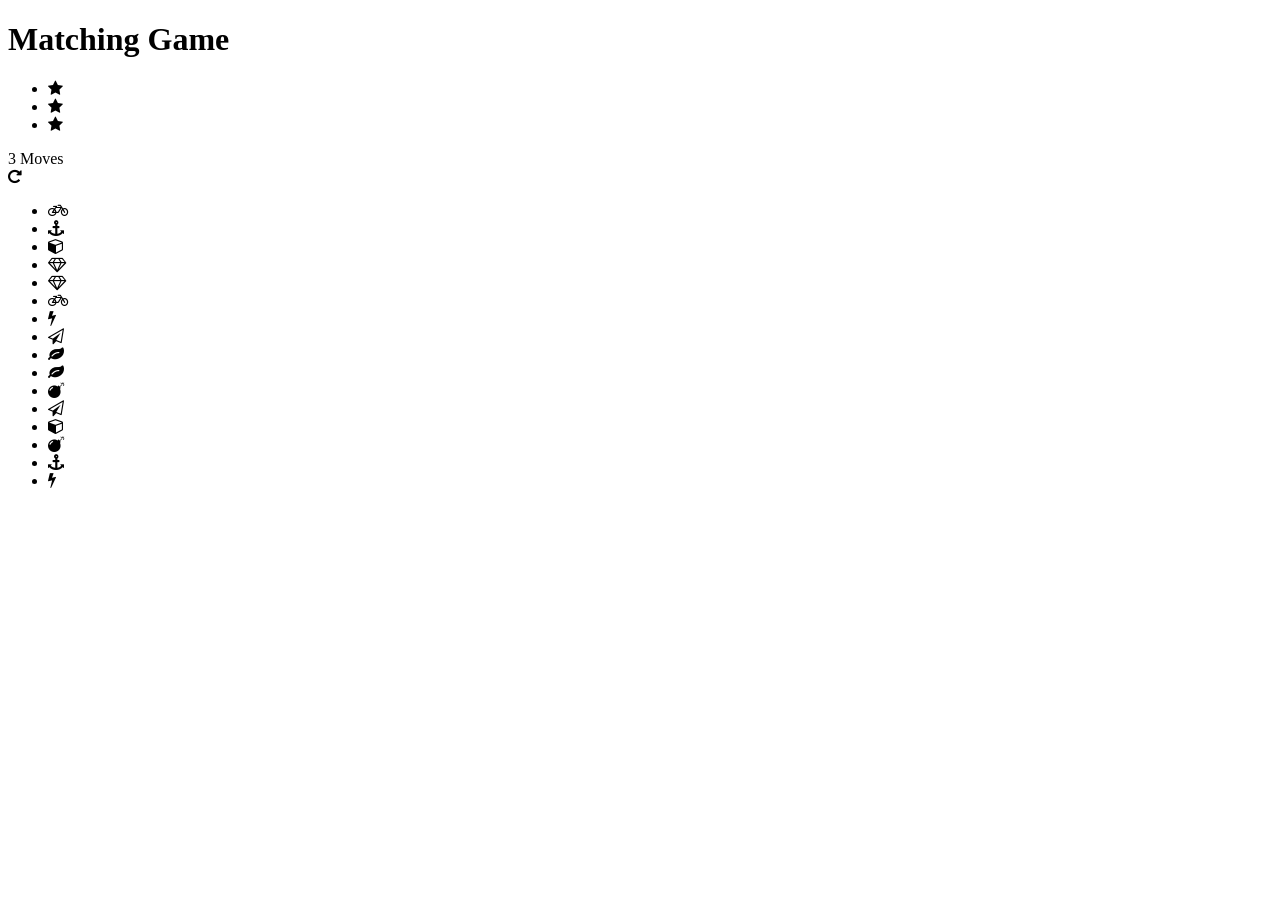
==== index.html @ 24e6a8b1 "feat: Implementation of basic game logic" ====
<!doctype html>
<html lang="en">
<head>
    <meta charset="utf-8">
    <title>Matching Game</title>
    <meta name="description" content="">
    <link rel="stylesheet prefetch" href="https://maxcdn.bootstrapcdn.com/font-awesome/4.6.1/css/font-awesome.min.css">
    <link rel="stylesheet prefetch" href="https://fonts.googleapis.com/css?family=Coda">
    <link rel="stylesheet" href="css/app.css">
</head>
<body>

    <div class="container">
        <header>
            <h1>Matching Game</h1>
        </header>

        <section class="score-panel">
        	<ul class="stars">
        		<li><i class="fa fa-star"></i></li>
        		<li><i class="fa fa-star"></i></li>
        		<li><i class="fa fa-star"></i></li>
        	</ul>

        	<span class="moves">3</span> Moves

            <div class="restart">
        		<i class="fa fa-repeat"></i>
        	</div>
        </section>

        <ul class="deck" id="deck">
          
        </ul>
    </div>

    <script src="js/app.js"></script>
</body>
</html>
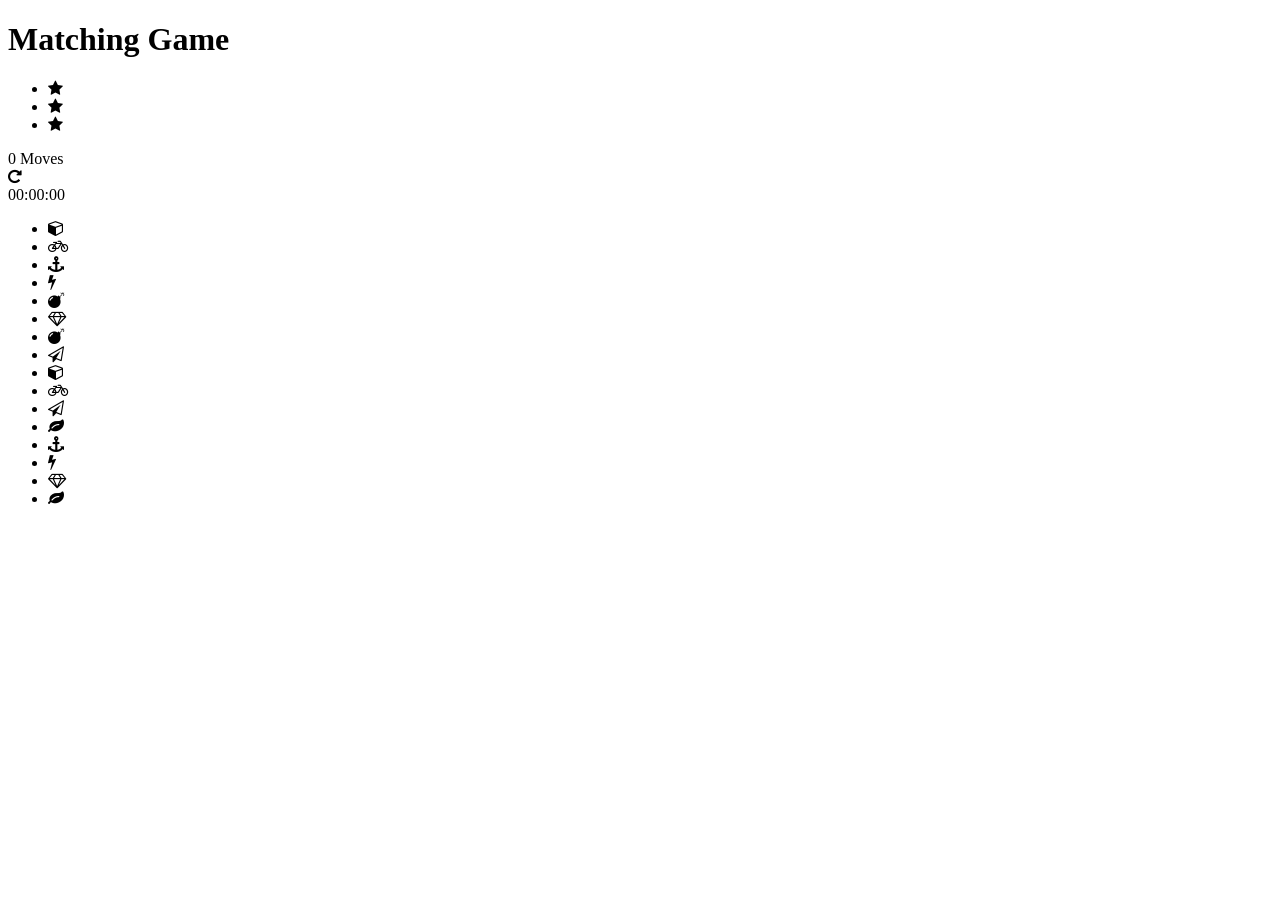
==== commit 30dd899a: "feat: adding new functionalities to the game, like: cronometer, reset button and score" ====
--- a/index.html
+++ b/index.html
@@ -22,15 +22,19 @@
         		<li><i class="fa fa-star"></i></li>
         	</ul>
 
-        	<span class="moves">3</span> Moves
+        	<span class="moves" id="moveCounter">0</span> Moves
 
             <div class="restart">
-        		<i class="fa fa-repeat"></i>
+        		<i class="fa fa-repeat" id="restart"></i>
         	</div>
         </section>
 
+        <div class="cronometer">
+          <span id="hours">00:</span><span id="minutes">00:</span><span id="seconds">00</span>
+        </div>
+
         <ul class="deck" id="deck">
-          
+
         </ul>
     </div>
 
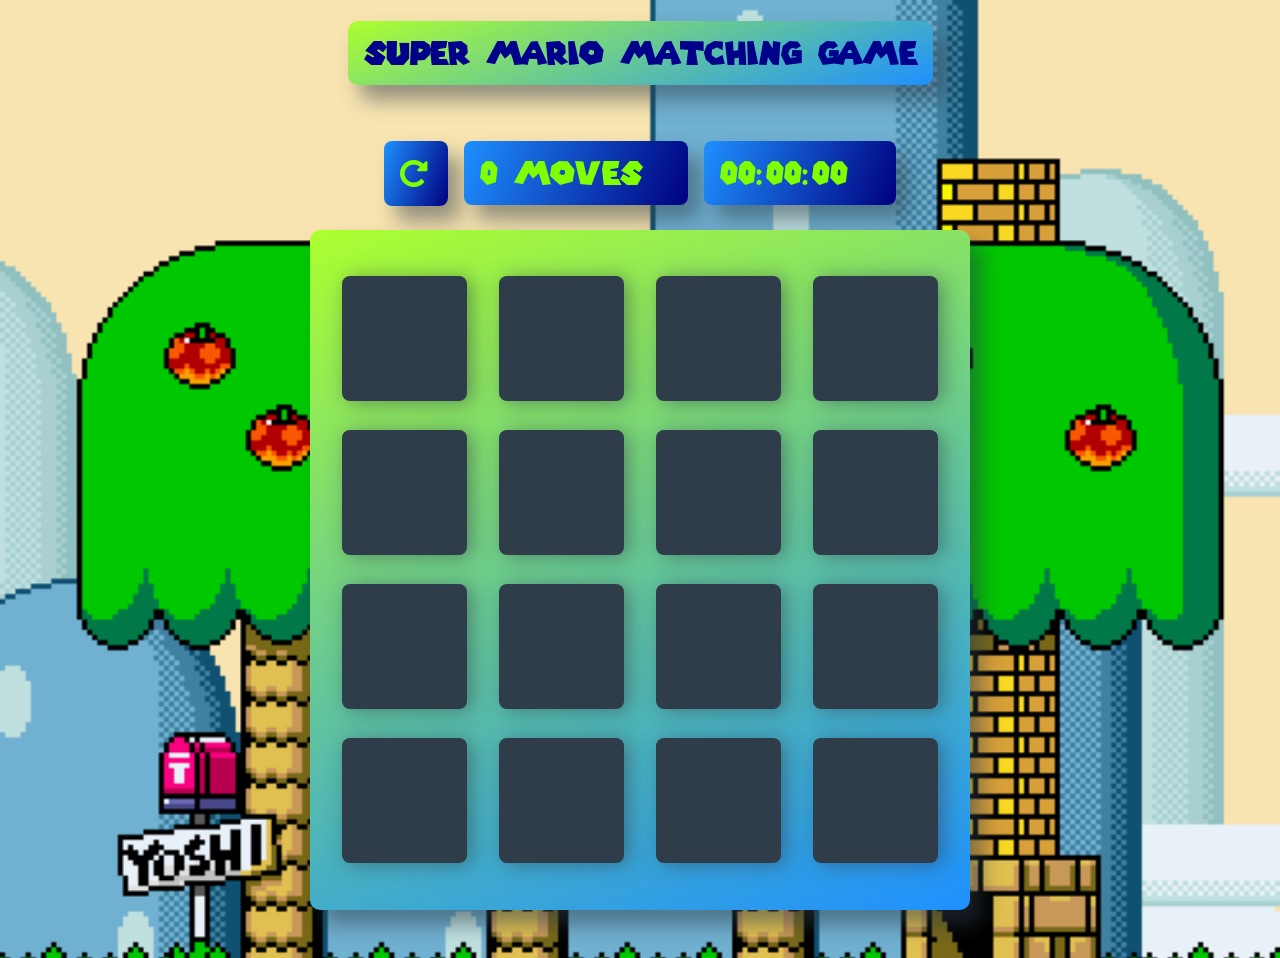
==== commit 847851bc: "feat: adding styles to the game" ====
--- a/index.html
+++ b/index.html
@@ -7,37 +7,56 @@
     <link rel="stylesheet prefetch" href="https://maxcdn.bootstrapcdn.com/font-awesome/4.6.1/css/font-awesome.min.css">
     <link rel="stylesheet prefetch" href="https://fonts.googleapis.com/css?family=Coda">
     <link rel="stylesheet" href="css/app.css">
+    <link rel="stylesheet" href="css/animate.css">
 </head>
 <body>
 
     <div class="container">
         <header>
-            <h1>Matching Game</h1>
+            <h1>Super Mario Matching Game</h1>
         </header>
 
+
+
         <section class="score-panel">
-        	<ul class="stars">
-        		<li><i class="fa fa-star"></i></li>
-        		<li><i class="fa fa-star"></i></li>
-        		<li><i class="fa fa-star"></i></li>
-        	</ul>
 
-        	<span class="moves" id="moveCounter">0</span> Moves
+          <section class="popup">
+            <span class="popuptext" id="victoryPopup">
+              <h2>Victory!</h2>
+              <ul class="stars">
+            		<li><i class="fa fa-star"></i></li>
+            		<li><i class="fa fa-star"></i></li>
+            		<li><i class="fa fa-star"></i></li>
+            	</ul>
+              </span>
+          </section>
 
-            <div class="restart">
-        		<i class="fa fa-repeat" id="restart"></i>
-        	</div>
+
         </section>
 
-        <div class="cronometer">
-          <span id="hours">00:</span><span id="minutes">00:</span><span id="seconds">00</span>
-        </div>
+        <section class="score-panel-bottom">
+          <div class="restart restart-buttom">
+               <i class="fa fa-repeat" id="restart"></i>
+          </div>
+            <div class="moves">
+              <span id="moveCounter">0 moves</span>
+            </div>
+
+            <div class="cronometer">
+              <span id="hours">00:</span><span id="minutes">00:</span><span id="seconds">00</span>
+            </div>
+
+        </section>
+
+
 
         <ul class="deck" id="deck">
 
         </ul>
     </div>
 
+
+
     <script src="js/app.js"></script>
 </body>
 </html>
--- a/css/app.css
+++ b/css/app.css
@@ -0,0 +1,250 @@
+@font-face {
+    font-family: mario256;
+    src: url("../fonts/SuperMario256.ttf");
+}
+
+html {
+    box-sizing: border-box;
+}
+
+*,
+*::before,
+*::after {
+    box-sizing: inherit;
+}
+
+html,
+body {
+    width: 100%;
+    height: 100%;
+    margin: 0;
+    padding: 0;
+}
+
+body {
+    background: #ffffff url('../img/giphy.gif'); /* Background pattern from Subtle Patterns */
+    font-family: mario256, cursive;
+    background-repeat: no-repeat;
+    background-size: cover;
+}
+
+.container {
+    display: flex;
+    justify-content: center;
+    align-items: center;
+    flex-direction: column;
+}
+
+h1 {
+    font-family: mario256;
+    font-weight: 300;
+    color: #00008B;
+    background: linear-gradient(160deg, #ADFF2F 0%, #1E90FF 100%);
+    padding: 16px;
+    border-radius: 10px;
+    box-shadow: 12px 15px 20px 0 rgba(46, 61, 73, 0.5);
+}
+
+h2 {
+    font-size: 64;
+    display: inline-block;
+    position:relative;
+    z-index: 1;
+}
+
+/*
+ * Styles for the deck of cards
+ */
+
+.deck {
+    width: 660px;
+    min-height: 680px;
+    background: linear-gradient(160deg, #ADFF2F 0%, #1E90FF 100%);
+    padding: 32px;
+    border-radius: 10px;
+    box-shadow: 12px 15px 20px 0 rgba(46, 61, 73, 0.5);
+    display: flex;
+    flex-wrap: wrap;
+    justify-content: space-between;
+    align-items: center;
+    margin: 0 0 3em;
+}
+
+.deck .card {
+    height: 125px;
+    width: 125px;
+    background: #2e3d49;
+    font-size: 0;
+    color: #ffffff;
+    border-radius: 8px;
+    cursor: pointer;
+    display: flex;
+    justify-content: center;
+    align-items: center;
+    box-shadow: 5px 2px 20px 0 rgba(46, 61, 73, 0.5);
+
+}
+
+.deck .card.open {
+    transform: rotateY(0);
+    background: 	#00BFFF;
+    cursor: default;
+}
+
+.deck .card.show {
+    font-size: 33px;
+}
+
+.deck .card.match {
+    cursor: default;
+    background: #02ccba;
+    font-size: 33px;
+}
+
+/*
+ * Styles for the Score Panel
+ */
+
+.score-panel {
+    text-align: left;
+    width: 345px;
+    margin-bottom: 10px;
+}
+
+.score-panel .stars {
+    margin: 0;
+    padding: 0;
+    display: inline-block;
+    position:relative;
+    z-index: 1;
+}
+
+.score-panel .stars li {
+    list-style: none;
+    display: inline-block;
+}
+
+.score-panel .restart {
+    float: right;
+    cursor: pointer;
+}
+
+.hidden{
+  visibility: hidden;
+}
+.box{
+  height:100px;
+  width:100px;
+}
+
+.c1{
+  background-image: url("../img/c1.png");
+}
+.c2{
+  background-image: url("../img/c2.png");
+}
+.c3{
+  background-image: url("../img/c3.png");
+}
+.c4{
+  background-image: url("../img/c4.png");
+}
+.c5{
+  background-image: url("../img/c5.png");
+}
+.c6{
+  background-image: url("../img/c6.png");
+}
+.c7{
+  background-image: url("../img/c7.png");
+}
+.c8{
+  background-image: url("../img/c8.png");
+}
+
+
+
+
+
+/* Popup container */
+.popup {
+    position: absolute;
+    margin: auto;
+    width: 100%;
+    align:center;
+}
+
+/* The actual popup (appears on top) */
+.popup .popuptext {
+    visibility: hidden;
+    color: #fff;
+    text-align: center;
+    border-radius: 6px;
+    margin-top:5em;
+    margin-left:5em;
+    position:absolute;
+}
+
+
+/* Toggle this class when clicking on the popup container (hide and show the popup) */
+.popup .show {
+    visibility: visible;
+    -webkit-animation: fadeIn 1s;
+    animation: fadeIn 1s
+}
+
+/* Add animation (fade in the popup) */
+@-webkit-keyframes fadeIn {
+    from {opacity: 0;}
+    to {opacity: 1;}
+}
+
+@keyframes fadeIn {
+    from {opacity: 0;}
+    to {opacity:1 ;}
+}
+
+.cronometer{
+  font-size:2em;
+  color:#7FFF00;
+  width:6em;
+  background: linear-gradient(290deg, 	#000080 0%, #1E90FF 100%);
+  padding:0.5em;
+  margin-left:0.2em;
+  border-radius: 8px;
+  box-shadow: 12px 15px 20px 0 rgba(46, 61, 73, 0.5);
+  display:inline;
+}
+
+.restart-buttom{
+  font-size:2em;
+  color:#7FFF00;
+  width:2em;
+  background: linear-gradient(290deg, 	#000080 0%, #1E90FF 100%);
+  padding:0.5em;
+  border-radius: 8px;
+  box-shadow: 12px 15px 20px 0 rgba(46, 61, 73, 0.5);
+  display:inline;
+  margin-right:0.2em;
+}
+
+.moves{
+  font-size:2em;
+  color:#7FFF00;
+  width:7em;
+  background: linear-gradient(290deg, 	#000080 0%, #1E90FF 100%);
+  padding:0.5em;
+  border-radius: 8px;
+  box-shadow: 12px 15px 20px 0 rgba(46, 61, 73, 0.5);
+  display:inline;
+}
+
+.score-panel-bottom{
+  padding: 1.5em;
+  margin: auto;
+  width: 35em;
+  display: flex;
+  flex-wrap: wrap;
+  justify-content: space-between;
+  align-items: center;
+}
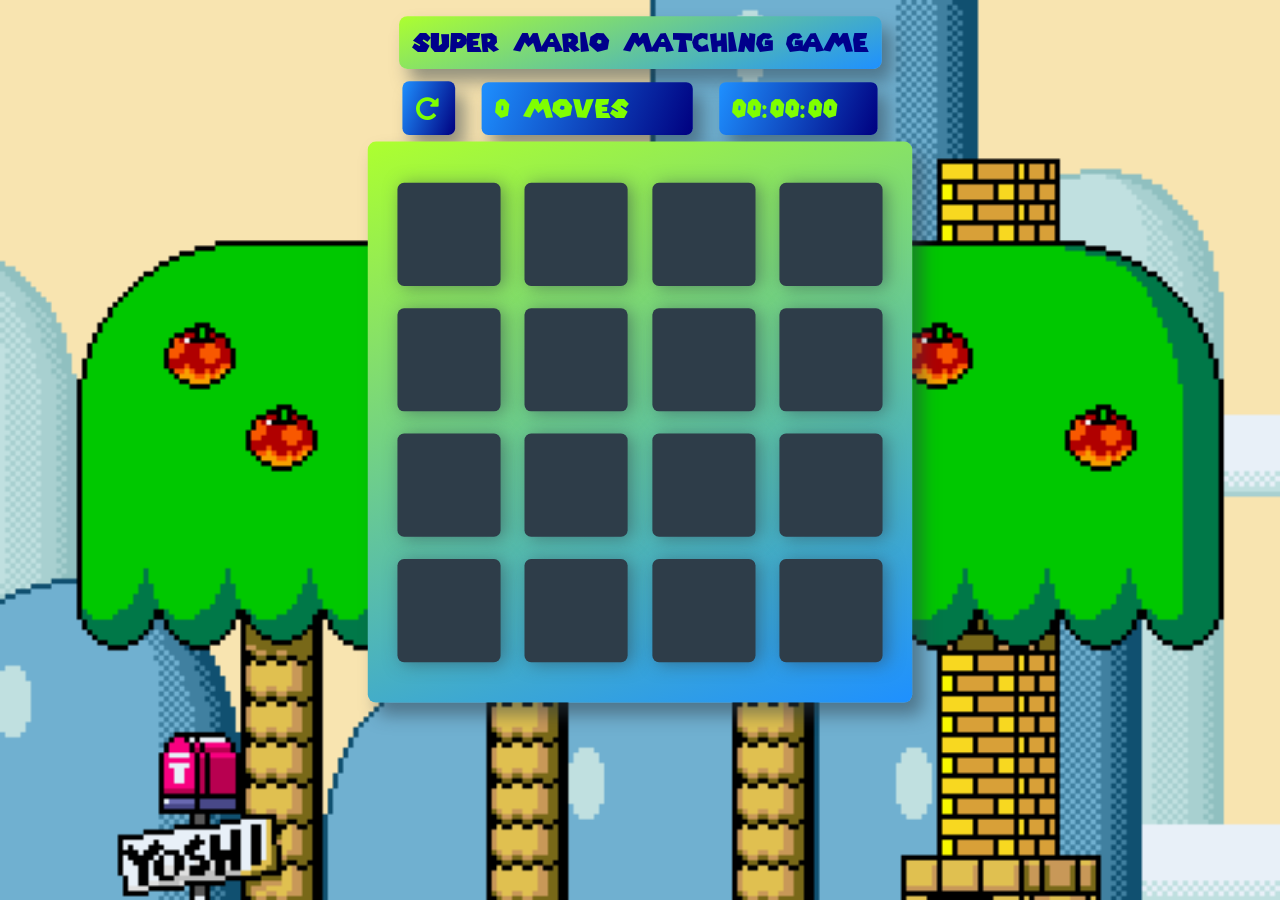
==== commit 271ec2bf: "feat: final changes, tests and documentation" ====
--- a/index.html
+++ b/index.html
@@ -2,7 +2,7 @@
 <html lang="en">
 <head>
     <meta charset="utf-8">
-    <title>Matching Game</title>
+    <title>Super Mario Matching Game</title>
     <meta name="description" content="">
     <link rel="stylesheet prefetch" href="https://maxcdn.bootstrapcdn.com/font-awesome/4.6.1/css/font-awesome.min.css">
     <link rel="stylesheet prefetch" href="https://fonts.googleapis.com/css?family=Coda">
@@ -23,10 +23,7 @@
           <section class="popup">
             <span class="popuptext" id="victoryPopup">
               <h2>Victory!</h2>
-              <ul class="stars">
-            		<li><i class="fa fa-star"></i></li>
-            		<li><i class="fa fa-star"></i></li>
-            		<li><i class="fa fa-star"></i></li>
+              <ul class="stars" id="starBox">
             	</ul>
               </span>
           </section>
--- a/css/app.css
+++ b/css/app.css
@@ -28,11 +28,8 @@
     background-size: cover;
 }
 
-.container {
-    display: flex;
-    justify-content: center;
-    align-items: center;
-    flex-direction: column;
+header{
+  height:90px;
 }
 
 h1 {
@@ -47,9 +44,18 @@
 
 h2 {
     font-size: 64;
-    display: inline-block;
+    display: block;
     position:relative;
     z-index: 1;
+}
+
+.container {
+    display: flex;
+    justify-content: center;
+    align-items: center;
+    flex-direction: column;
+    transform: scale(0.825);
+    margin-top:-80px;
 }
 
 /*
@@ -60,7 +66,7 @@
     width: 660px;
     min-height: 680px;
     background: linear-gradient(160deg, #ADFF2F 0%, #1E90FF 100%);
-    padding: 32px;
+    padding: 36px;
     border-radius: 10px;
     box-shadow: 12px 15px 20px 0 rgba(46, 61, 73, 0.5);
     display: flex;
@@ -109,6 +115,7 @@
     text-align: left;
     width: 345px;
     margin-bottom: 10px;
+    z-index: 1;
 }
 
 .score-panel .stars {
@@ -117,11 +124,15 @@
     display: inline-block;
     position:relative;
     z-index: 1;
+    color: #FFD700;
 }
 
 .score-panel .stars li {
     list-style: none;
-    display: inline-block;
+    position:relative;
+    display: inline;
+    width:300px;
+
 }
 
 .score-panel .restart {
@@ -169,20 +180,25 @@
 /* Popup container */
 .popup {
     position: absolute;
-    margin: auto;
-    width: 100%;
+    margin-left: -325px;
+    margin-top: -115px;
+    font-size:50px;
     align:center;
 }
 
 /* The actual popup (appears on top) */
 .popup .popuptext {
+    background-image: url("../img/ending.gif");
+    width:500px;
     visibility: hidden;
     color: #fff;
+    height: 370px;
     text-align: center;
     border-radius: 6px;
     margin-top:5em;
     margin-left:5em;
     position:absolute;
+    z-index: 1;
 }
 
 
@@ -193,6 +209,12 @@
     animation: fadeIn 1s
 }
 
+.popup .hide {
+    visibility: hidden;
+    -webkit-animation: fadeOut 1s;
+    animation: fadeOut 1s
+}
+
 /* Add animation (fade in the popup) */
 @-webkit-keyframes fadeIn {
     from {opacity: 0;}
@@ -202,6 +224,16 @@
 @keyframes fadeIn {
     from {opacity: 0;}
     to {opacity:1 ;}
+}
+
+@-webkit-keyframes fadeOut {
+    from {opacity: 1;}
+    to {opacity: 0;}
+}
+
+@keyframes fadeOut {
+    from {opacity: 1;}
+    to {opacity:0 ;}
 }
 
 .cronometer{
@@ -231,7 +263,7 @@
 .moves{
   font-size:2em;
   color:#7FFF00;
-  width:7em;
+  width:8em;
   background: linear-gradient(290deg, 	#000080 0%, #1E90FF 100%);
   padding:0.5em;
   border-radius: 8px;
@@ -240,9 +272,9 @@
 }
 
 .score-panel-bottom{
-  padding: 1.5em;
+  padding-bottom: 0.5em;
   margin: auto;
-  width: 35em;
+  width: 36em;
   display: flex;
   flex-wrap: wrap;
   justify-content: space-between;
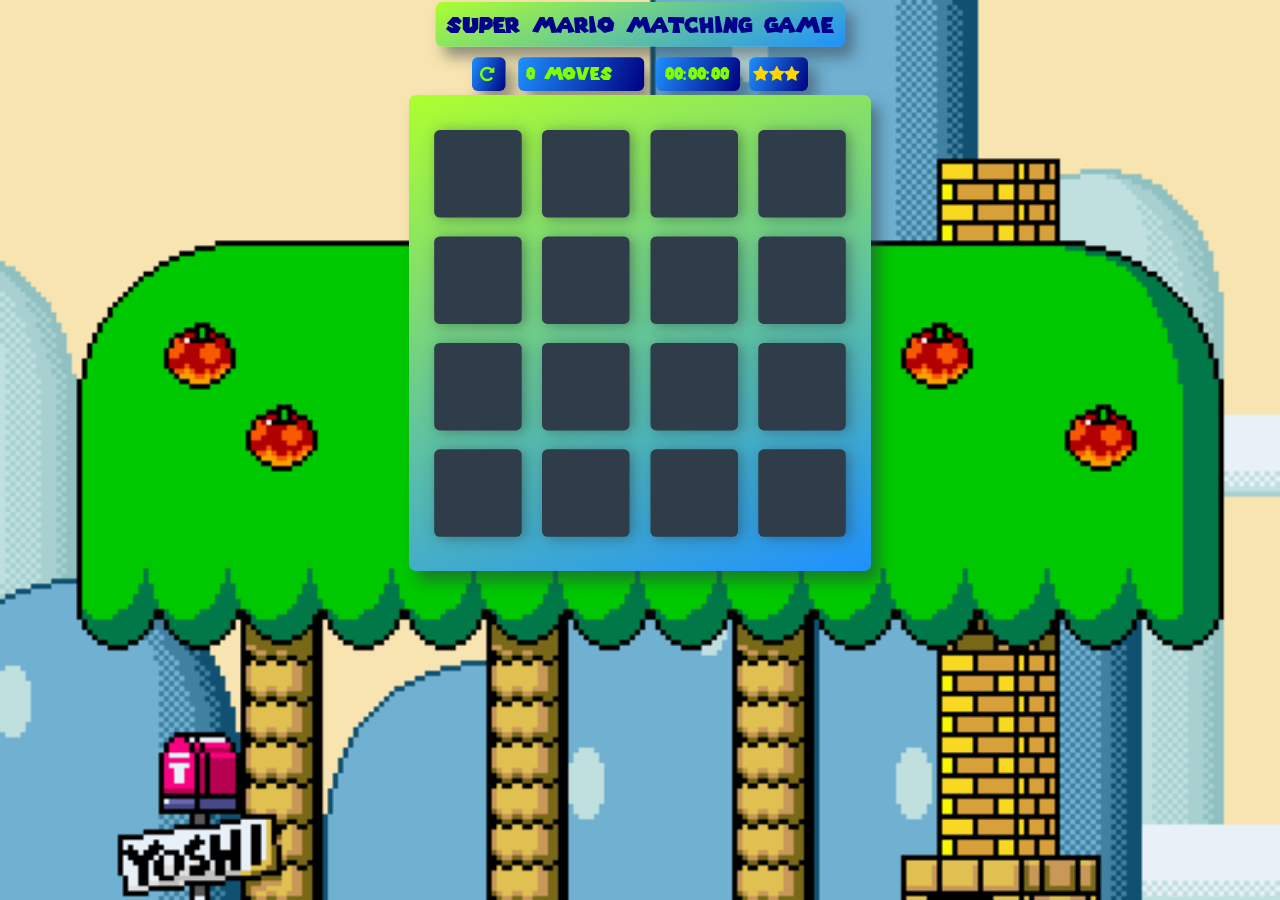
==== commit 1232ff49: "feat: adding play again button and performance evaluation" ====
--- a/index.html
+++ b/index.html
@@ -16,18 +16,24 @@
             <h1>Super Mario Matching Game</h1>
         </header>
 
-
-
         <section class="score-panel">
 
           <section class="popup">
             <span class="popuptext" id="victoryPopup">
+
               <h2>Victory!</h2>
+              <span>Time: </span><span id="hoursS">00:</span><span id="minutesS">00:</span><span id="secondsS">00</span>
+              <p id="movescore"></p>
+
               <ul class="stars" id="starBox">
             	</ul>
-              </span>
+
+              <div id="restart-end-container">
+                <span id="restart-end">Play again!</span>
+              </div>
+
+            </span>
           </section>
-
 
         </section>
 
@@ -43,17 +49,18 @@
               <span id="hours">00:</span><span id="minutes">00:</span><span id="seconds">00</span>
             </div>
 
+            <span class="stars-score">
+              <ul class="stars" id="starBoxS">
+            	</ul>
+            </span>
+
         </section>
-
-
 
         <ul class="deck" id="deck">
 
         </ul>
     </div>
 
-
-
     <script src="js/app.js"></script>
 </body>
 </html>
--- a/css/app.css
+++ b/css/app.css
@@ -54,8 +54,8 @@
     justify-content: center;
     align-items: center;
     flex-direction: column;
-    transform: scale(0.825);
-    margin-top:-80px;
+    transform: scale(0.7);
+    margin-top:-145px;
 }
 
 /*
@@ -119,9 +119,10 @@
 }
 
 .score-panel .stars {
-    margin: 0;
+    margin-top: 20px;
     padding: 0;
-    display: inline-block;
+    display: block;
+    font-size: 70px;
     position:relative;
     z-index: 1;
     color: #FFD700;
@@ -180,9 +181,9 @@
 /* Popup container */
 .popup {
     position: absolute;
-    margin-left: -325px;
-    margin-top: -115px;
-    font-size:50px;
+    margin-left: -225px;
+    margin-top: -130px;
+    font-size:30px;
     align:center;
 }
 
@@ -239,7 +240,7 @@
 .cronometer{
   font-size:2em;
   color:#7FFF00;
-  width:6em;
+  width:5em;
   background: linear-gradient(290deg, 	#000080 0%, #1E90FF 100%);
   padding:0.5em;
   margin-left:0.2em;
@@ -263,20 +264,60 @@
 .moves{
   font-size:2em;
   color:#7FFF00;
-  width:8em;
-  background: linear-gradient(290deg, 	#000080 0%, #1E90FF 100%);
-  padding:0.5em;
-  border-radius: 8px;
-  box-shadow: 12px 15px 20px 0 rgba(46, 61, 73, 0.5);
-  display:inline;
+  width:7.5em;
+  background: linear-gradient(290deg, 	#000080 0%, #1E90FF 100%);
+  padding:0.5em;
+  border-radius: 8px;
+  box-shadow: 12px 15px 20px 0 rgba(46, 61, 73, 0.5);
+  display:inline;
+}
+
+.stars-score{
+  height: 4em;
+  color:#7FFF00;
+  width:7em;
+  background: linear-gradient(290deg, 	#000080 0%, #1E90FF 100%);
+  padding:0.5em;
+  border-radius: 8px;
+  box-shadow: 12px 15px 20px 0 rgba(46, 61, 73, 0.5);
+  display:inline;
+  padding-top:1em;
+}
+
+.stars-score .stars {
+    padding: 0;
+    display: inline;
+    font-size: 2em;
+    position:relative;
+    color: #FFD700;
 }
 
 .score-panel-bottom{
   padding-bottom: 0.5em;
   margin: auto;
-  width: 36em;
+  width: 40em;
   display: flex;
   flex-wrap: wrap;
   justify-content: space-between;
   align-items: center;
-}
+  font-size: 12px;
+}
+
+#restart-end-container{
+  height:100px;
+  color:#7FFF00;
+  background: linear-gradient(290deg, 	#000080 0%, #1E90FF 100%);
+  padding:0.5em;
+  border-radius: 8px;
+  box-shadow: 12px 15px 20px 0 rgba(46, 61, 73, 0.5);
+  margin-top:100px;
+}
+
+#movescore{
+  display:inline;
+}
+
+#restart-end{
+
+  font-size: 50px;
+}
